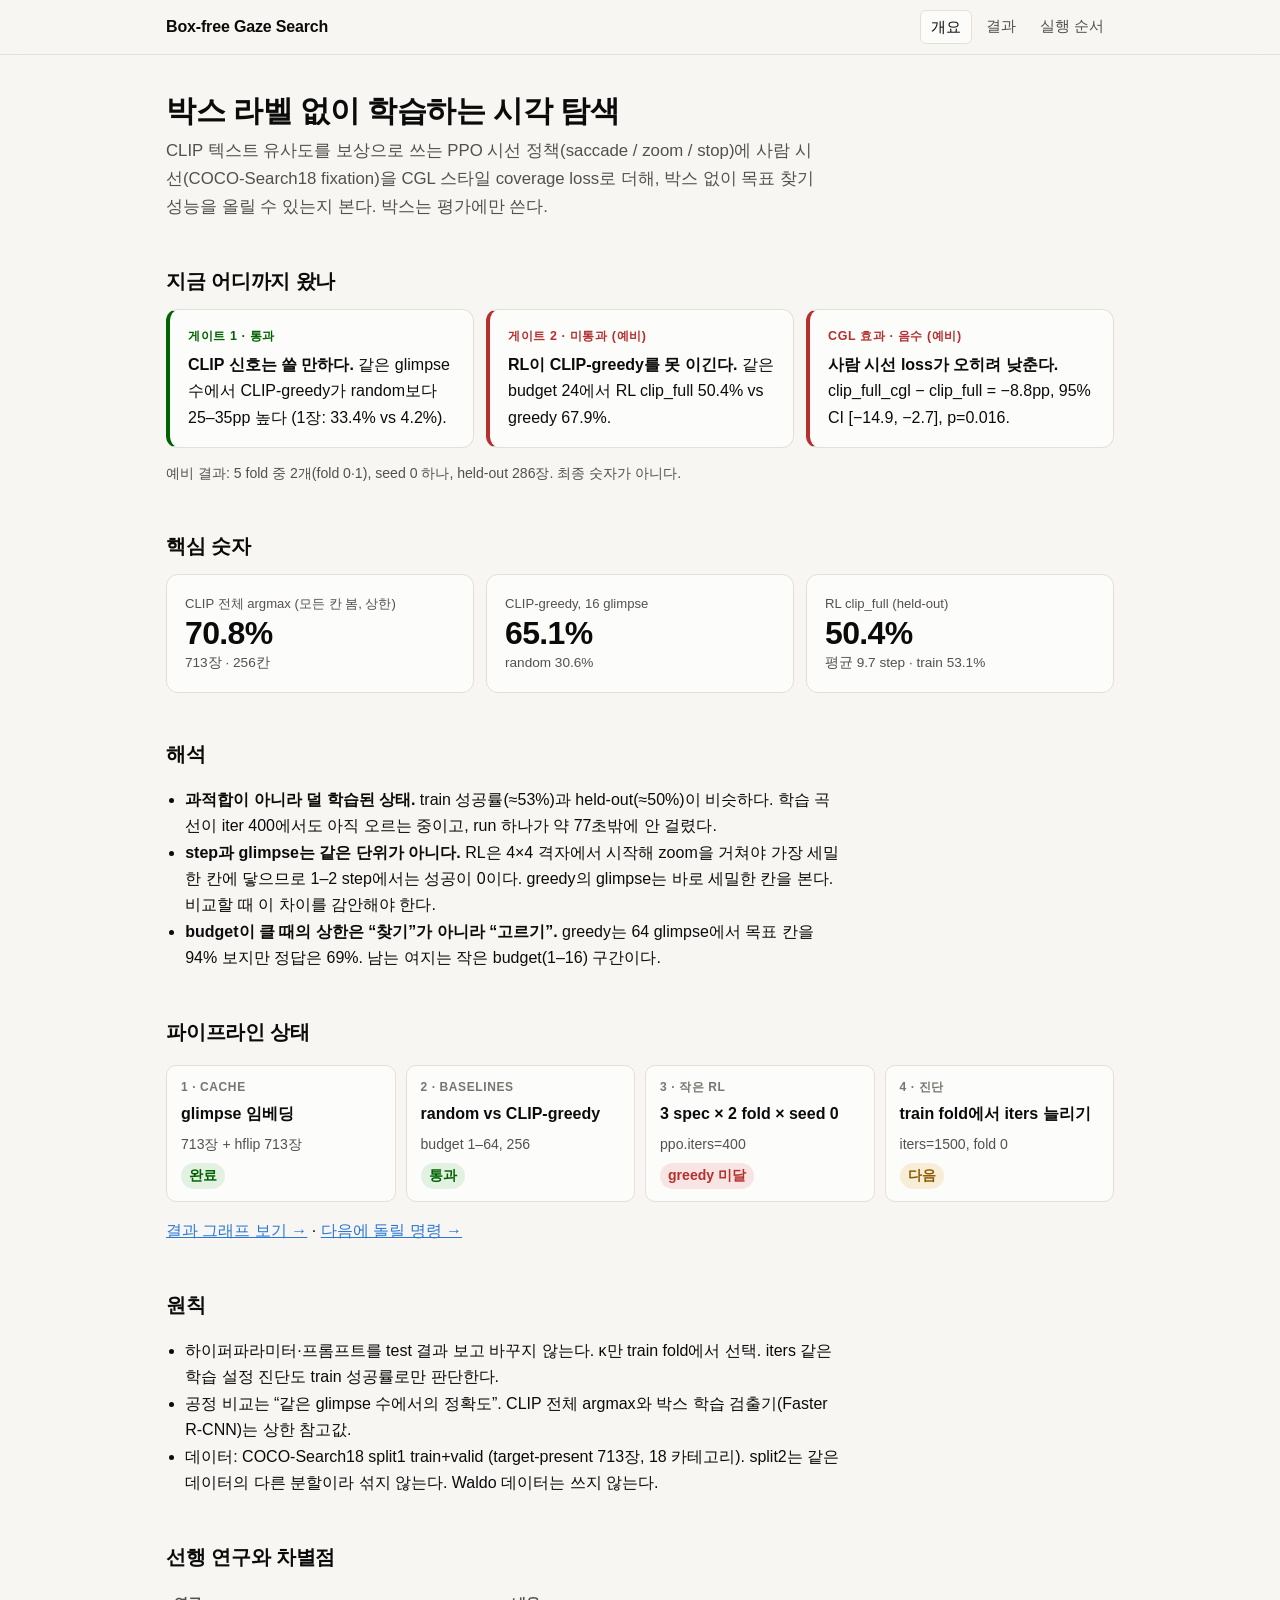
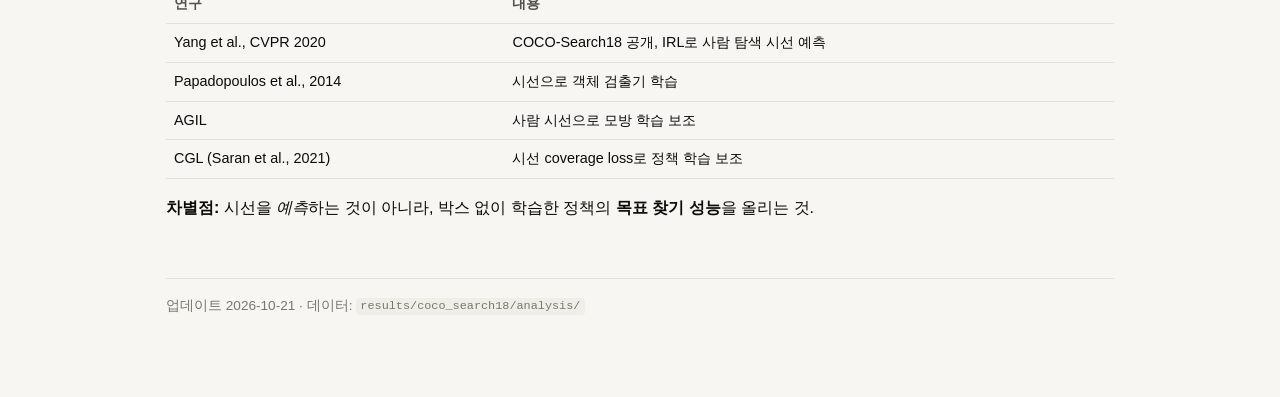
==== pages/index.html @ cc412eec "Add gaze project code and results" ====
<!doctype html>
<html lang="ko">
<head>
<meta charset="utf-8">
<meta name="viewport" content="width=device-width, initial-scale=1">
<title>Box-free Gaze Search</title>
<meta name="description" content="박스 라벨 없이 학습하는 시각 탐색 — CLIP 보상 PPO 시선 정책 + 사람 시선 coverage loss. 진행 상황 요약.">
<link rel="stylesheet" href="style.css">
</head>
<body>
<header class="top"><div class="in">
  <a class="brand" href="index.html">Box-free Gaze Search</a>
  <nav><a href="index.html" aria-current="page">개요</a><a href="results.html">결과</a><a href="runbook.html">실행 순서</a></nav>
</div></header>
<main>

<h1>박스 라벨 없이 학습하는 시각 탐색</h1>
<p class="lede">CLIP 텍스트 유사도를 보상으로 쓰는 PPO 시선 정책(saccade / zoom / stop)에 사람 시선(COCO-Search18 fixation)을 CGL 스타일 coverage loss로 더해, 박스 없이 목표 찾기 성능을 올릴 수 있는지 본다. 박스는 평가에만 쓴다.</p>

<h2>지금 어디까지 왔나</h2>
<div class="grid3">
  <div class="verdict pass"><div class="lab">게이트 1 · 통과</div>
    <p><b>CLIP 신호는 쓸 만하다.</b> 같은 glimpse 수에서 CLIP-greedy가 random보다 25–35pp 높다 (1장: 33.4% vs 4.2%).</p></div>
  <div class="verdict fail"><div class="lab">게이트 2 · 미통과 (예비)</div>
    <p><b>RL이 CLIP-greedy를 못 이긴다.</b> 같은 budget 24에서 RL clip_full 50.4% vs greedy 67.9%.</p></div>
  <div class="verdict fail"><div class="lab">CGL 효과 · 음수 (예비)</div>
    <p><b>사람 시선 loss가 오히려 낮춘다.</b> clip_full_cgl − clip_full = −8.8pp, 95% CI [−14.9, −2.7], p=0.016.</p></div>
</div>
<p class="small">예비 결과: 5 fold 중 2개(fold 0·1), seed 0 하나, held-out 286장. 최종 숫자가 아니다.</p>

<h2>핵심 숫자</h2>
<div class="grid3">
  <div class="card stat"><div class="k">CLIP 전체 argmax (모든 칸 봄, 상한)</div><div class="v">70.8%</div><div class="d">713장 · 256칸</div></div>
  <div class="card stat"><div class="k">CLIP-greedy, 16 glimpse</div><div class="v">65.1%</div><div class="d">random 30.6%</div></div>
  <div class="card stat"><div class="k">RL clip_full (held-out)</div><div class="v">50.4%</div><div class="d">평균 9.7 step · train 53.1%</div></div>
</div>

<h2>해석</h2>
<ul>
  <li><b>과적합이 아니라 덜 학습된 상태.</b> train 성공률(≈53%)과 held-out(≈50%)이 비슷하다. 학습 곡선이 iter 400에서도 아직 오르는 중이고, run 하나가 약 77초밖에 안 걸렸다.</li>
  <li><b>step과 glimpse는 같은 단위가 아니다.</b> RL은 4×4 격자에서 시작해 zoom을 거쳐야 가장 세밀한 칸에 닿으므로 1–2 step에서는 성공이 0이다. greedy의 glimpse는 바로 세밀한 칸을 본다. 비교할 때 이 차이를 감안해야 한다.</li>
  <li><b>budget이 클 때의 상한은 “찾기”가 아니라 “고르기”.</b> greedy는 64 glimpse에서 목표 칸을 94% 보지만 정답은 69%. 남는 여지는 작은 budget(1–16) 구간이다.</li>
</ul>

<h2>파이프라인 상태</h2>
<div class="steps">
  <div class="step"><div class="n">1 · CACHE</div><b>glimpse 임베딩</b><span>713장 + hflip 713장</span><br><span class="badge ok">완료</span></div>
  <div class="step"><div class="n">2 · BASELINES</div><b>random vs CLIP-greedy</b><span>budget 1–64, 256</span><br><span class="badge ok">통과</span></div>
  <div class="step"><div class="n">3 · 작은 RL</div><b>3 spec × 2 fold × seed 0</b><span>ppo.iters=400</span><br><span class="badge no">greedy 미달</span></div>
  <div class="step"><div class="n">4 · 진단</div><b>train fold에서 iters 늘리기</b><span>iters=1500, fold 0</span><br><span class="badge wip">다음</span></div>
</div>
<p><a href="results.html">결과 그래프 보기 →</a> · <a href="runbook.html">다음에 돌릴 명령 →</a></p>

<h2>원칙</h2>
<ul>
  <li>하이퍼파라미터·프롬프트를 test 결과 보고 바꾸지 않는다. κ만 train fold에서 선택. iters 같은 학습 설정 진단도 train 성공률로만 판단한다.</li>
  <li>공정 비교는 “같은 glimpse 수에서의 정확도”. CLIP 전체 argmax와 박스 학습 검출기(Faster R-CNN)는 상한 참고값.</li>
  <li>데이터: COCO-Search18 split1 train+valid (target-present 713장, 18 카테고리). split2는 같은 데이터의 다른 분할이라 섞지 않는다. Waldo 데이터는 쓰지 않는다.</li>
</ul>

<h2>선행 연구와 차별점</h2>
<div class="tw"><table>
  <thead><tr><th>연구</th><th>내용</th></tr></thead>
  <tbody>
    <tr><td>Yang et al., CVPR 2020</td><td>COCO-Search18 공개, IRL로 사람 탐색 시선 예측</td></tr>
    <tr><td>Papadopoulos et al., 2014</td><td>시선으로 객체 검출기 학습</td></tr>
    <tr><td>AGIL</td><td>사람 시선으로 모방 학습 보조</td></tr>
    <tr><td>CGL (Saran et al., 2021)</td><td>시선 coverage loss로 정책 학습 보조</td></tr>
  </tbody>
</table></div>
<p><b>차별점:</b> 시선을 <i>예측</i>하는 것이 아니라, 박스 없이 학습한 정책의 <b>목표 찾기 성능</b>을 올리는 것.</p>

<footer>업데이트 2026-10-21 · 데이터: <code>results/coco_search18/analysis/</code></footer>
</main>
</body>
</html>
---- pages/style.css ----
:root{
  color-scheme: light;
  --bg:#f7f6f2; --surface:#fcfcfb; --ink:#0b0b0b; --ink-2:#52514e; --muted:#77766f;
  --line:#e1e0d9; --axis:#c3c2b7; --code-bg:#efeee9;
  --accent:#2a78d6; --accent-soft:#e6eefa;
  --good:#006300; --good-soft:#e3f1e3; --warn:#8a5a00; --warn-soft:#f8eed8;
  --bad:#b4302f; --bad-soft:#f8e4e3;
  --s1:#2a78d6; --s2:#eb6834; --s3:#1baf7a; --s4:#eda100; --ref:#8d8c84;
}
@media (prefers-color-scheme: dark){
  :root:where(:not([data-theme="light"])){
    color-scheme: dark;
    --bg:#121211; --surface:#1a1a19; --ink:#ffffff; --ink-2:#c3c2b7; --muted:#9a998f;
    --line:#2c2c2a; --axis:#383835; --code-bg:#232321;
    --accent:#3987e5; --accent-soft:#1c2738;
    --good:#0ca30c; --good-soft:#18261a; --warn:#e0a133; --warn-soft:#2b2416;
    --bad:#e66767; --bad-soft:#2f1d1d;
    --s1:#3987e5; --s2:#d95926; --s3:#199e70; --s4:#c98500; --ref:#7a7970;
  }
}
:root[data-theme="dark"]{
  color-scheme: dark;
  --bg:#121211; --surface:#1a1a19; --ink:#ffffff; --ink-2:#c3c2b7; --muted:#9a998f;
  --line:#2c2c2a; --axis:#383835; --code-bg:#232321;
  --accent:#3987e5; --accent-soft:#1c2738;
  --good:#0ca30c; --good-soft:#18261a; --warn:#e0a133; --warn-soft:#2b2416;
  --bad:#e66767; --bad-soft:#2f1d1d;
  --s1:#3987e5; --s2:#d95926; --s3:#199e70; --s4:#c98500; --ref:#7a7970;
}

*{box-sizing:border-box}
html{-webkit-text-size-adjust:100%}
body{margin:0;background:var(--bg);color:var(--ink);
  font:16px/1.65 -apple-system,BlinkMacSystemFont,"Apple SD Gothic Neo","Noto Sans KR","Segoe UI",sans-serif}
a{color:var(--accent)}

.top{position:sticky;top:0;z-index:5;background:color-mix(in srgb,var(--bg) 88%,transparent);
  backdrop-filter:blur(8px);border-bottom:1px solid var(--line)}
.top .in{max-width:980px;margin:0 auto;padding:10px 16px;display:flex;gap:18px;align-items:center;flex-wrap:wrap}
.brand{font-weight:700;letter-spacing:-.01em;color:var(--ink);text-decoration:none;margin-right:auto}
.top nav{display:flex;gap:4px;flex-wrap:wrap}
.top nav a{color:var(--ink-2);text-decoration:none;font-size:.92rem;padding:4px 10px;border-radius:6px}
.top nav a[aria-current="page"]{background:var(--surface);color:var(--ink);border:1px solid var(--line)}

main{max-width:980px;margin:0 auto;padding:36px 16px 80px}
h1{font-size:1.9rem;line-height:1.25;margin:0 0 .5rem;letter-spacing:-.015em}
.lede{color:var(--ink-2);margin:0 0 1.6rem;font-size:1.05rem;max-width:70ch}
h2{font-size:1.25rem;margin:2.8rem 0 .7rem;letter-spacing:-.01em}
h3{font-size:1rem;margin:1.5rem 0 .4rem}
p,li{max-width:74ch}
ul{padding-left:1.2rem}
.small{font-size:.88rem;color:var(--ink-2)}
.muted{color:var(--muted)}

code{font:.87em/1.5 ui-monospace,SFMono-Regular,Menlo,Consolas,monospace;background:var(--code-bg);
  padding:.1em .35em;border-radius:4px;overflow-wrap:anywhere}
pre{background:var(--code-bg);border:1px solid var(--line);border-radius:8px;padding:12px 14px;overflow-x:auto;margin:.6rem 0 1rem}
pre code{background:none;padding:0;font-size:.83rem;white-space:pre;overflow-wrap:normal}

.card{background:var(--surface);border:1px solid var(--line);border-radius:12px;padding:18px}
.grid2{display:grid;grid-template-columns:repeat(auto-fit,minmax(280px,1fr));gap:14px}
.grid3{display:grid;grid-template-columns:repeat(auto-fit,minmax(200px,1fr));gap:12px}

.verdict{border-radius:12px;padding:16px 18px;border:1px solid var(--line);background:var(--surface)}
.verdict .lab{font-size:.78rem;font-weight:700;letter-spacing:.05em;text-transform:uppercase}
.verdict.pass{border-left:4px solid var(--good)} .verdict.pass .lab{color:var(--good)}
.verdict.fail{border-left:4px solid var(--bad)}  .verdict.fail .lab{color:var(--bad)}
.verdict.open{border-left:4px solid var(--warn)} .verdict.open .lab{color:var(--warn)}
.verdict p{margin:.3rem 0 0}

.stat .k{font-size:.82rem;color:var(--ink-2)}
.stat .v{font-size:2rem;font-weight:700;letter-spacing:-.02em;line-height:1.15;font-variant-numeric:tabular-nums}
.stat .d{font-size:.85rem;color:var(--ink-2)}

.steps{display:grid;grid-template-columns:repeat(auto-fit,minmax(170px,1fr));gap:10px;margin:1rem 0}
.step{background:var(--surface);border:1px solid var(--line);border-radius:10px;padding:12px 14px}
.step .n{font-size:.75rem;font-weight:700;letter-spacing:.05em;color:var(--muted)}
.step b{display:block;margin:.2rem 0}
.step span{font-size:.88rem;color:var(--ink-2)}
.badge{display:inline-flex;gap:4px;align-items:center;font-size:.72rem;font-weight:700;padding:1px 8px;border-radius:999px;margin-top:6px}
.badge.ok{background:var(--good-soft);color:var(--good)}
.badge.no{background:var(--bad-soft);color:var(--bad)}
.badge.wip{background:var(--warn-soft);color:var(--warn)}
.badge.todo{background:var(--code-bg);color:var(--ink-2)}

.gate{border-left:3px solid var(--accent);background:var(--accent-soft);padding:10px 14px;border-radius:0 8px 8px 0;margin:.6rem 0 1.2rem}
.gate.bad{border-color:var(--bad);background:var(--bad-soft)}

table{border-collapse:collapse;width:100%;font-size:.9rem;font-variant-numeric:tabular-nums}
th,td{text-align:left;padding:7px 8px;border-bottom:1px solid var(--line);vertical-align:top;white-space:nowrap}
td.num,th.num{text-align:right}
th{color:var(--ink-2);font-weight:600}
.tw{overflow-x:auto;-webkit-overflow-scrolling:touch}
details{margin-top:10px}
summary{cursor:pointer;color:var(--ink-2);font-size:.88rem}

/* charts */
.chart{position:relative}
.chart h3{margin:0 0 .15rem}
.chart .sub{margin:0 0 .6rem;font-size:.88rem;color:var(--ink-2)}
.legend{display:flex;flex-wrap:wrap;gap:6px 16px;margin:0 0 8px;font-size:.85rem;color:var(--ink-2)}
.legend span{display:inline-flex;align-items:center;gap:6px}
.legend i{display:inline-block;width:16px;height:3px;border-radius:2px}
.legend i.sq{width:10px;height:10px;border-radius:3px}
.legend i.dash{background:none!important;border-top:2px dashed var(--ref);height:0}
svg.viz{display:block;width:100%;height:auto;overflow:visible}
svg.viz text{fill:var(--ink-2);font-size:11px;font-family:inherit}
svg.viz .grid line{stroke:var(--line);stroke-width:1}
svg.viz .axis{stroke:var(--axis);stroke-width:1}
svg.viz .lbl{fill:var(--ink);font-size:11px;font-weight:600}
.tip{position:absolute;pointer-events:none;background:var(--surface);border:1px solid var(--line);border-radius:8px;
  padding:8px 10px;font-size:.82rem;line-height:1.45;box-shadow:0 4px 16px rgba(0,0,0,.12);opacity:0;transition:opacity .08s;min-width:150px;z-index:3}
.tip b{display:block;margin-bottom:2px;color:var(--ink)}
.tip .row{display:flex;justify-content:space-between;gap:14px;color:var(--ink-2)}
.tip .row i{display:inline-block;width:8px;height:8px;border-radius:2px;margin-right:6px;vertical-align:0}
.tip .row span:last-child{color:var(--ink);font-variant-numeric:tabular-nums}

footer{margin-top:3.5rem;padding-top:1rem;border-top:1px solid var(--line);color:var(--muted);font-size:.85rem}
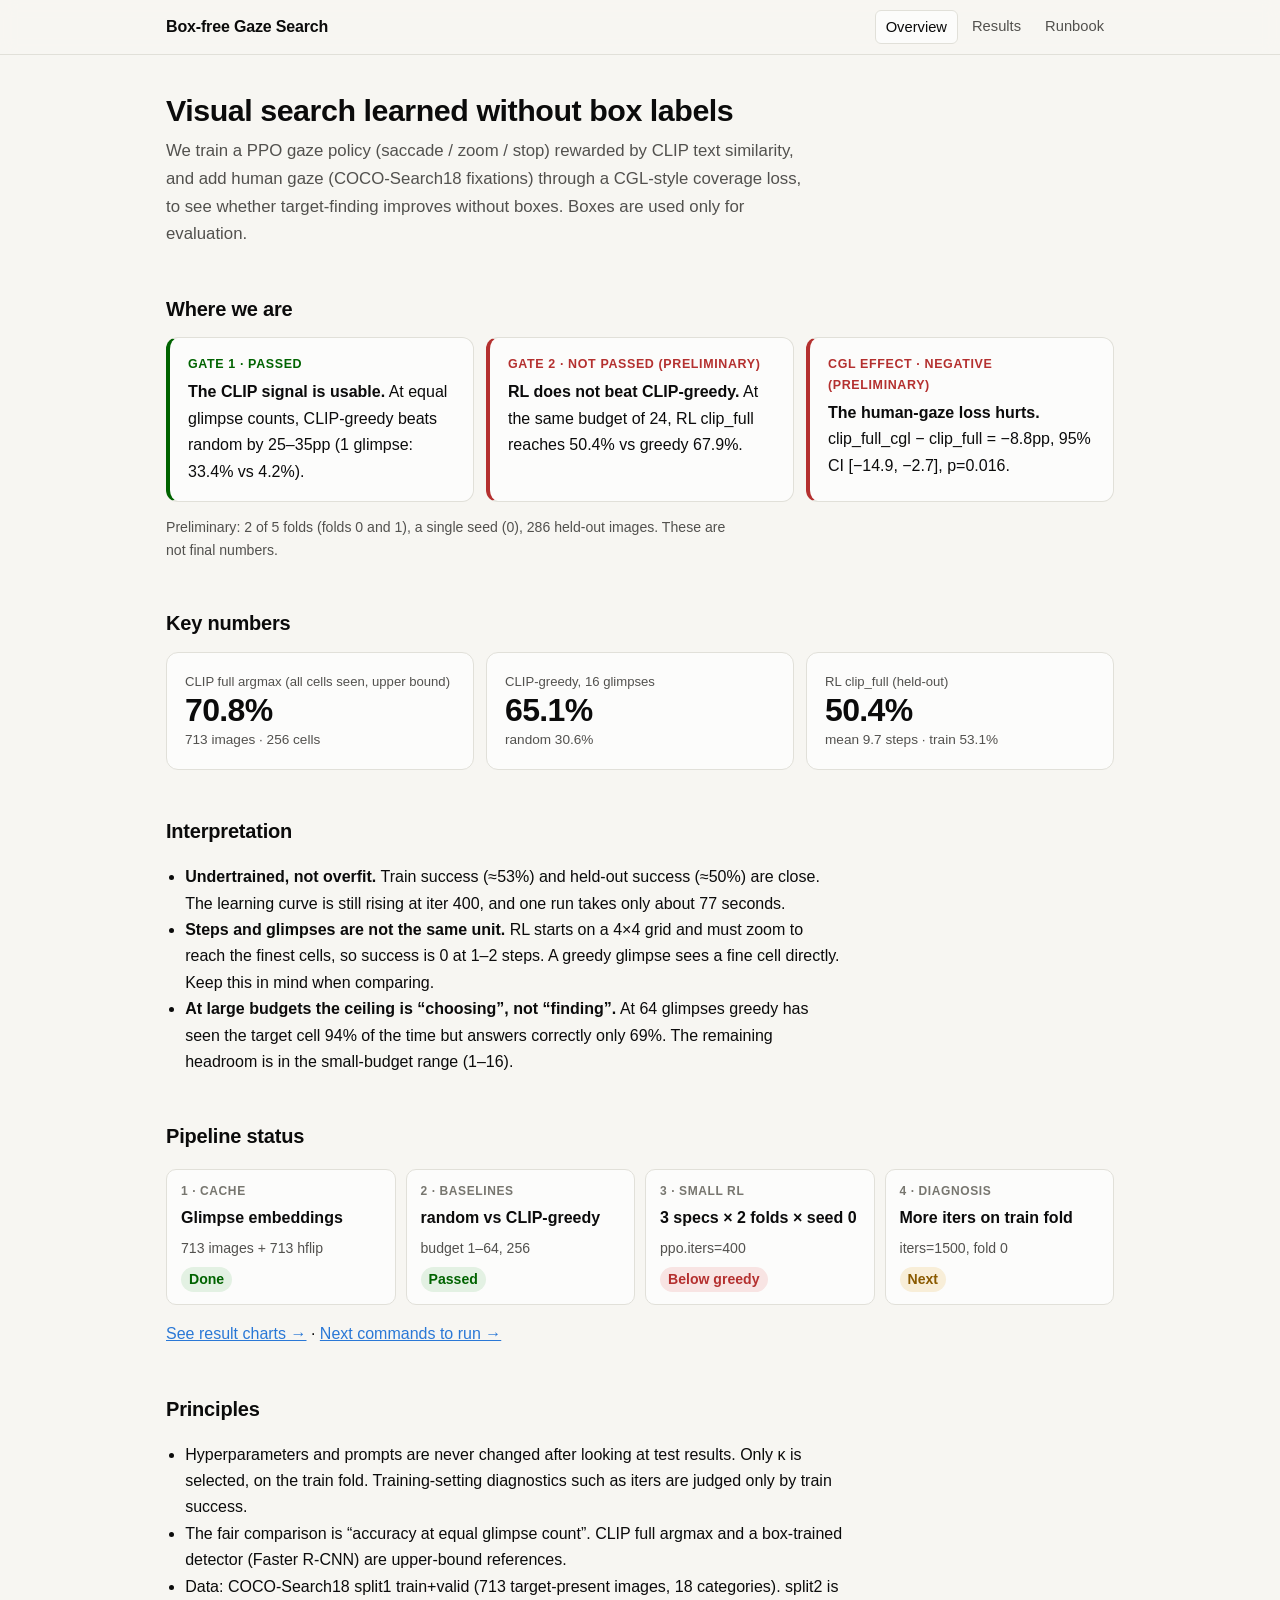
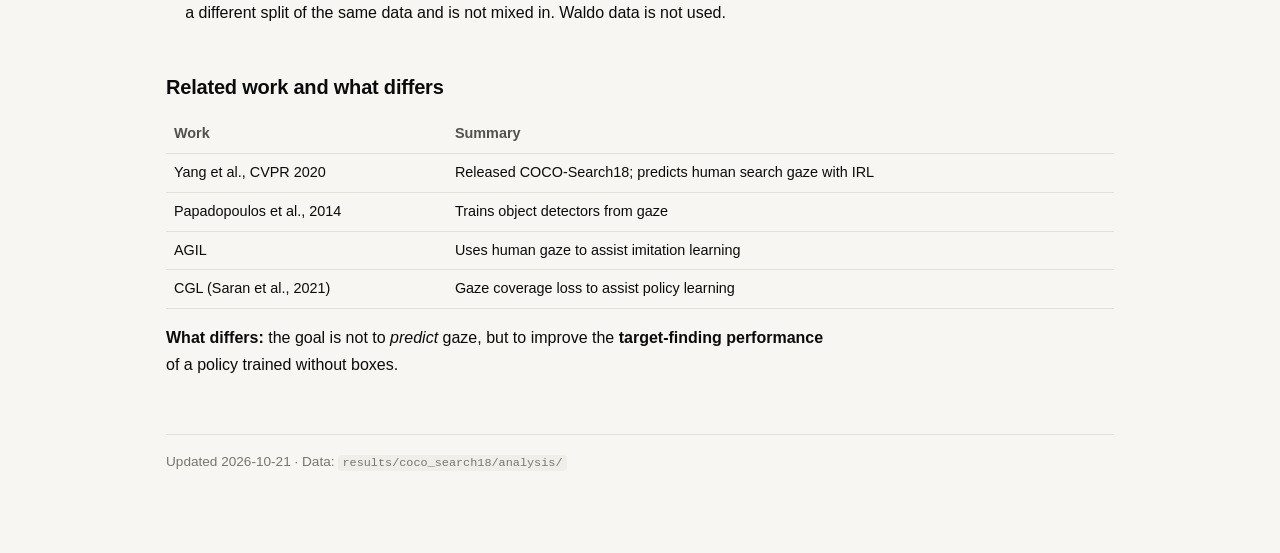
==== commit cd7f2a09: "Translate pages to English" ====
--- a/pages/index.html
+++ b/pages/index.html
@@ -1,76 +1,76 @@
 <!doctype html>
-<html lang="ko">
+<html lang="en">
 <head>
 <meta charset="utf-8">
 <meta name="viewport" content="width=device-width, initial-scale=1">
 <title>Box-free Gaze Search</title>
-<meta name="description" content="박스 라벨 없이 학습하는 시각 탐색 — CLIP 보상 PPO 시선 정책 + 사람 시선 coverage loss. 진행 상황 요약.">
+<meta name="description" content="Visual search learned without box labels — a CLIP-rewarded PPO gaze policy plus a human-gaze coverage loss. Progress summary.">
 <link rel="stylesheet" href="style.css">
 </head>
 <body>
 <header class="top"><div class="in">
   <a class="brand" href="index.html">Box-free Gaze Search</a>
-  <nav><a href="index.html" aria-current="page">개요</a><a href="results.html">결과</a><a href="runbook.html">실행 순서</a></nav>
+  <nav><a href="index.html" aria-current="page">Overview</a><a href="results.html">Results</a><a href="runbook.html">Runbook</a></nav>
 </div></header>
 <main>
 
-<h1>박스 라벨 없이 학습하는 시각 탐색</h1>
-<p class="lede">CLIP 텍스트 유사도를 보상으로 쓰는 PPO 시선 정책(saccade / zoom / stop)에 사람 시선(COCO-Search18 fixation)을 CGL 스타일 coverage loss로 더해, 박스 없이 목표 찾기 성능을 올릴 수 있는지 본다. 박스는 평가에만 쓴다.</p>
+<h1>Visual search learned without box labels</h1>
+<p class="lede">We train a PPO gaze policy (saccade / zoom / stop) rewarded by CLIP text similarity, and add human gaze (COCO-Search18 fixations) through a CGL-style coverage loss, to see whether target-finding improves without boxes. Boxes are used only for evaluation.</p>
 
-<h2>지금 어디까지 왔나</h2>
+<h2>Where we are</h2>
 <div class="grid3">
-  <div class="verdict pass"><div class="lab">게이트 1 · 통과</div>
-    <p><b>CLIP 신호는 쓸 만하다.</b> 같은 glimpse 수에서 CLIP-greedy가 random보다 25–35pp 높다 (1장: 33.4% vs 4.2%).</p></div>
-  <div class="verdict fail"><div class="lab">게이트 2 · 미통과 (예비)</div>
-    <p><b>RL이 CLIP-greedy를 못 이긴다.</b> 같은 budget 24에서 RL clip_full 50.4% vs greedy 67.9%.</p></div>
-  <div class="verdict fail"><div class="lab">CGL 효과 · 음수 (예비)</div>
-    <p><b>사람 시선 loss가 오히려 낮춘다.</b> clip_full_cgl − clip_full = −8.8pp, 95% CI [−14.9, −2.7], p=0.016.</p></div>
+  <div class="verdict pass"><div class="lab">Gate 1 · Passed</div>
+    <p><b>The CLIP signal is usable.</b> At equal glimpse counts, CLIP-greedy beats random by 25–35pp (1 glimpse: 33.4% vs 4.2%).</p></div>
+  <div class="verdict fail"><div class="lab">Gate 2 · Not passed (preliminary)</div>
+    <p><b>RL does not beat CLIP-greedy.</b> At the same budget of 24, RL clip_full reaches 50.4% vs greedy 67.9%.</p></div>
+  <div class="verdict fail"><div class="lab">CGL effect · Negative (preliminary)</div>
+    <p><b>The human-gaze loss hurts.</b> clip_full_cgl − clip_full = −8.8pp, 95% CI [−14.9, −2.7], p=0.016.</p></div>
 </div>
-<p class="small">예비 결과: 5 fold 중 2개(fold 0·1), seed 0 하나, held-out 286장. 최종 숫자가 아니다.</p>
+<p class="small">Preliminary: 2 of 5 folds (folds 0 and 1), a single seed (0), 286 held-out images. These are not final numbers.</p>
 
-<h2>핵심 숫자</h2>
+<h2>Key numbers</h2>
 <div class="grid3">
-  <div class="card stat"><div class="k">CLIP 전체 argmax (모든 칸 봄, 상한)</div><div class="v">70.8%</div><div class="d">713장 · 256칸</div></div>
-  <div class="card stat"><div class="k">CLIP-greedy, 16 glimpse</div><div class="v">65.1%</div><div class="d">random 30.6%</div></div>
-  <div class="card stat"><div class="k">RL clip_full (held-out)</div><div class="v">50.4%</div><div class="d">평균 9.7 step · train 53.1%</div></div>
+  <div class="card stat"><div class="k">CLIP full argmax (all cells seen, upper bound)</div><div class="v">70.8%</div><div class="d">713 images · 256 cells</div></div>
+  <div class="card stat"><div class="k">CLIP-greedy, 16 glimpses</div><div class="v">65.1%</div><div class="d">random 30.6%</div></div>
+  <div class="card stat"><div class="k">RL clip_full (held-out)</div><div class="v">50.4%</div><div class="d">mean 9.7 steps · train 53.1%</div></div>
 </div>
 
-<h2>해석</h2>
+<h2>Interpretation</h2>
 <ul>
-  <li><b>과적합이 아니라 덜 학습된 상태.</b> train 성공률(≈53%)과 held-out(≈50%)이 비슷하다. 학습 곡선이 iter 400에서도 아직 오르는 중이고, run 하나가 약 77초밖에 안 걸렸다.</li>
-  <li><b>step과 glimpse는 같은 단위가 아니다.</b> RL은 4×4 격자에서 시작해 zoom을 거쳐야 가장 세밀한 칸에 닿으므로 1–2 step에서는 성공이 0이다. greedy의 glimpse는 바로 세밀한 칸을 본다. 비교할 때 이 차이를 감안해야 한다.</li>
-  <li><b>budget이 클 때의 상한은 “찾기”가 아니라 “고르기”.</b> greedy는 64 glimpse에서 목표 칸을 94% 보지만 정답은 69%. 남는 여지는 작은 budget(1–16) 구간이다.</li>
+  <li><b>Undertrained, not overfit.</b> Train success (≈53%) and held-out success (≈50%) are close. The learning curve is still rising at iter 400, and one run takes only about 77 seconds.</li>
+  <li><b>Steps and glimpses are not the same unit.</b> RL starts on a 4×4 grid and must zoom to reach the finest cells, so success is 0 at 1–2 steps. A greedy glimpse sees a fine cell directly. Keep this in mind when comparing.</li>
+  <li><b>At large budgets the ceiling is “choosing”, not “finding”.</b> At 64 glimpses greedy has seen the target cell 94% of the time but answers correctly only 69%. The remaining headroom is in the small-budget range (1–16).</li>
 </ul>
 
-<h2>파이프라인 상태</h2>
+<h2>Pipeline status</h2>
 <div class="steps">
-  <div class="step"><div class="n">1 · CACHE</div><b>glimpse 임베딩</b><span>713장 + hflip 713장</span><br><span class="badge ok">완료</span></div>
-  <div class="step"><div class="n">2 · BASELINES</div><b>random vs CLIP-greedy</b><span>budget 1–64, 256</span><br><span class="badge ok">통과</span></div>
-  <div class="step"><div class="n">3 · 작은 RL</div><b>3 spec × 2 fold × seed 0</b><span>ppo.iters=400</span><br><span class="badge no">greedy 미달</span></div>
-  <div class="step"><div class="n">4 · 진단</div><b>train fold에서 iters 늘리기</b><span>iters=1500, fold 0</span><br><span class="badge wip">다음</span></div>
+  <div class="step"><div class="n">1 · CACHE</div><b>Glimpse embeddings</b><span>713 images + 713 hflip</span><br><span class="badge ok">Done</span></div>
+  <div class="step"><div class="n">2 · BASELINES</div><b>random vs CLIP-greedy</b><span>budget 1–64, 256</span><br><span class="badge ok">Passed</span></div>
+  <div class="step"><div class="n">3 · SMALL RL</div><b>3 specs × 2 folds × seed 0</b><span>ppo.iters=400</span><br><span class="badge no">Below greedy</span></div>
+  <div class="step"><div class="n">4 · DIAGNOSIS</div><b>More iters on train fold</b><span>iters=1500, fold 0</span><br><span class="badge wip">Next</span></div>
 </div>
-<p><a href="results.html">결과 그래프 보기 →</a> · <a href="runbook.html">다음에 돌릴 명령 →</a></p>
+<p><a href="results.html">See result charts →</a> · <a href="runbook.html">Next commands to run →</a></p>
 
-<h2>원칙</h2>
+<h2>Principles</h2>
 <ul>
-  <li>하이퍼파라미터·프롬프트를 test 결과 보고 바꾸지 않는다. κ만 train fold에서 선택. iters 같은 학습 설정 진단도 train 성공률로만 판단한다.</li>
-  <li>공정 비교는 “같은 glimpse 수에서의 정확도”. CLIP 전체 argmax와 박스 학습 검출기(Faster R-CNN)는 상한 참고값.</li>
-  <li>데이터: COCO-Search18 split1 train+valid (target-present 713장, 18 카테고리). split2는 같은 데이터의 다른 분할이라 섞지 않는다. Waldo 데이터는 쓰지 않는다.</li>
+  <li>Hyperparameters and prompts are never changed after looking at test results. Only κ is selected, on the train fold. Training-setting diagnostics such as iters are judged only by train success.</li>
+  <li>The fair comparison is “accuracy at equal glimpse count”. CLIP full argmax and a box-trained detector (Faster R-CNN) are upper-bound references.</li>
+  <li>Data: COCO-Search18 split1 train+valid (713 target-present images, 18 categories). split2 is a different split of the same data and is not mixed in. Waldo data is not used.</li>
 </ul>
 
-<h2>선행 연구와 차별점</h2>
+<h2>Related work and what differs</h2>
 <div class="tw"><table>
-  <thead><tr><th>연구</th><th>내용</th></tr></thead>
+  <thead><tr><th>Work</th><th>Summary</th></tr></thead>
   <tbody>
-    <tr><td>Yang et al., CVPR 2020</td><td>COCO-Search18 공개, IRL로 사람 탐색 시선 예측</td></tr>
-    <tr><td>Papadopoulos et al., 2014</td><td>시선으로 객체 검출기 학습</td></tr>
-    <tr><td>AGIL</td><td>사람 시선으로 모방 학습 보조</td></tr>
-    <tr><td>CGL (Saran et al., 2021)</td><td>시선 coverage loss로 정책 학습 보조</td></tr>
+    <tr><td>Yang et al., CVPR 2020</td><td>Released COCO-Search18; predicts human search gaze with IRL</td></tr>
+    <tr><td>Papadopoulos et al., 2014</td><td>Trains object detectors from gaze</td></tr>
+    <tr><td>AGIL</td><td>Uses human gaze to assist imitation learning</td></tr>
+    <tr><td>CGL (Saran et al., 2021)</td><td>Gaze coverage loss to assist policy learning</td></tr>
   </tbody>
 </table></div>
-<p><b>차별점:</b> 시선을 <i>예측</i>하는 것이 아니라, 박스 없이 학습한 정책의 <b>목표 찾기 성능</b>을 올리는 것.</p>
+<p><b>What differs:</b> the goal is not to <i>predict</i> gaze, but to improve the <b>target-finding performance</b> of a policy trained without boxes.</p>
 
-<footer>업데이트 2026-10-21 · 데이터: <code>results/coco_search18/analysis/</code></footer>
+<footer>Updated 2026-10-21 · Data: <code>results/coco_search18/analysis/</code></footer>
 </main>
 </body>
 </html>
